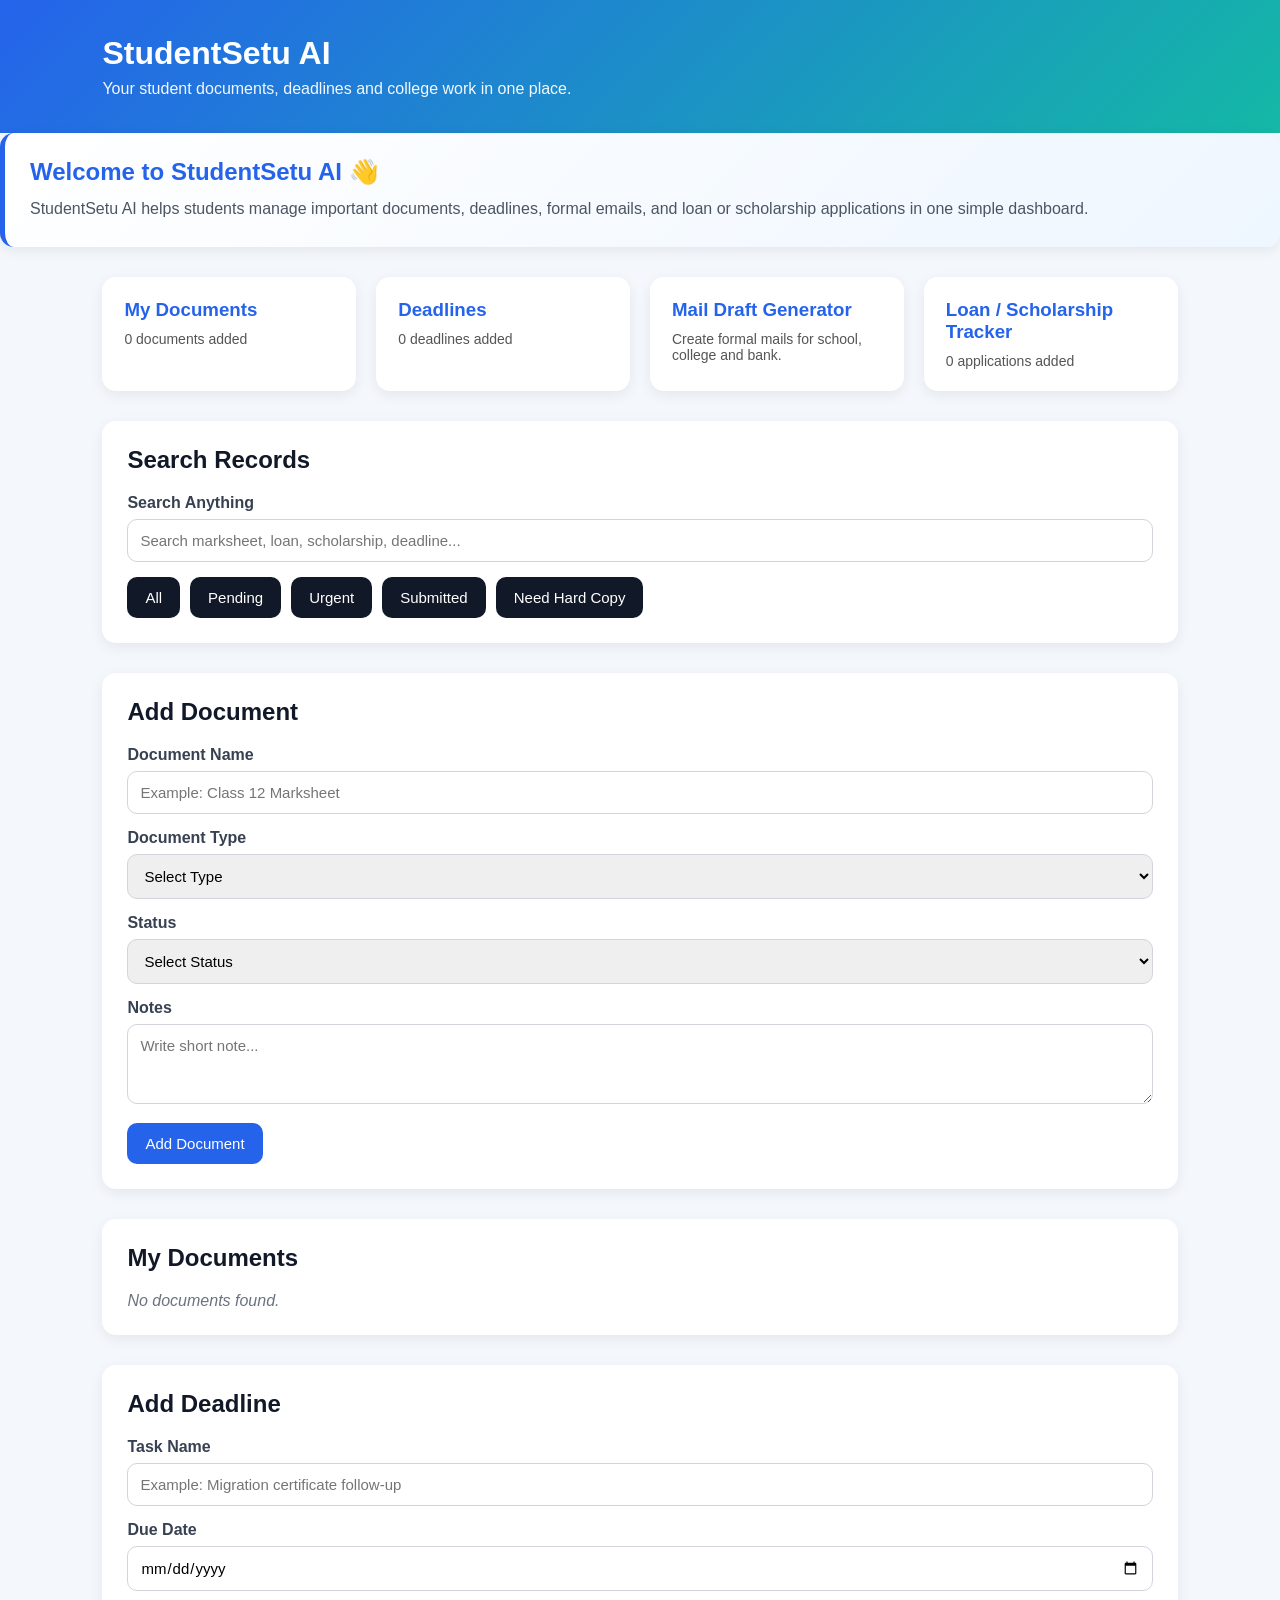
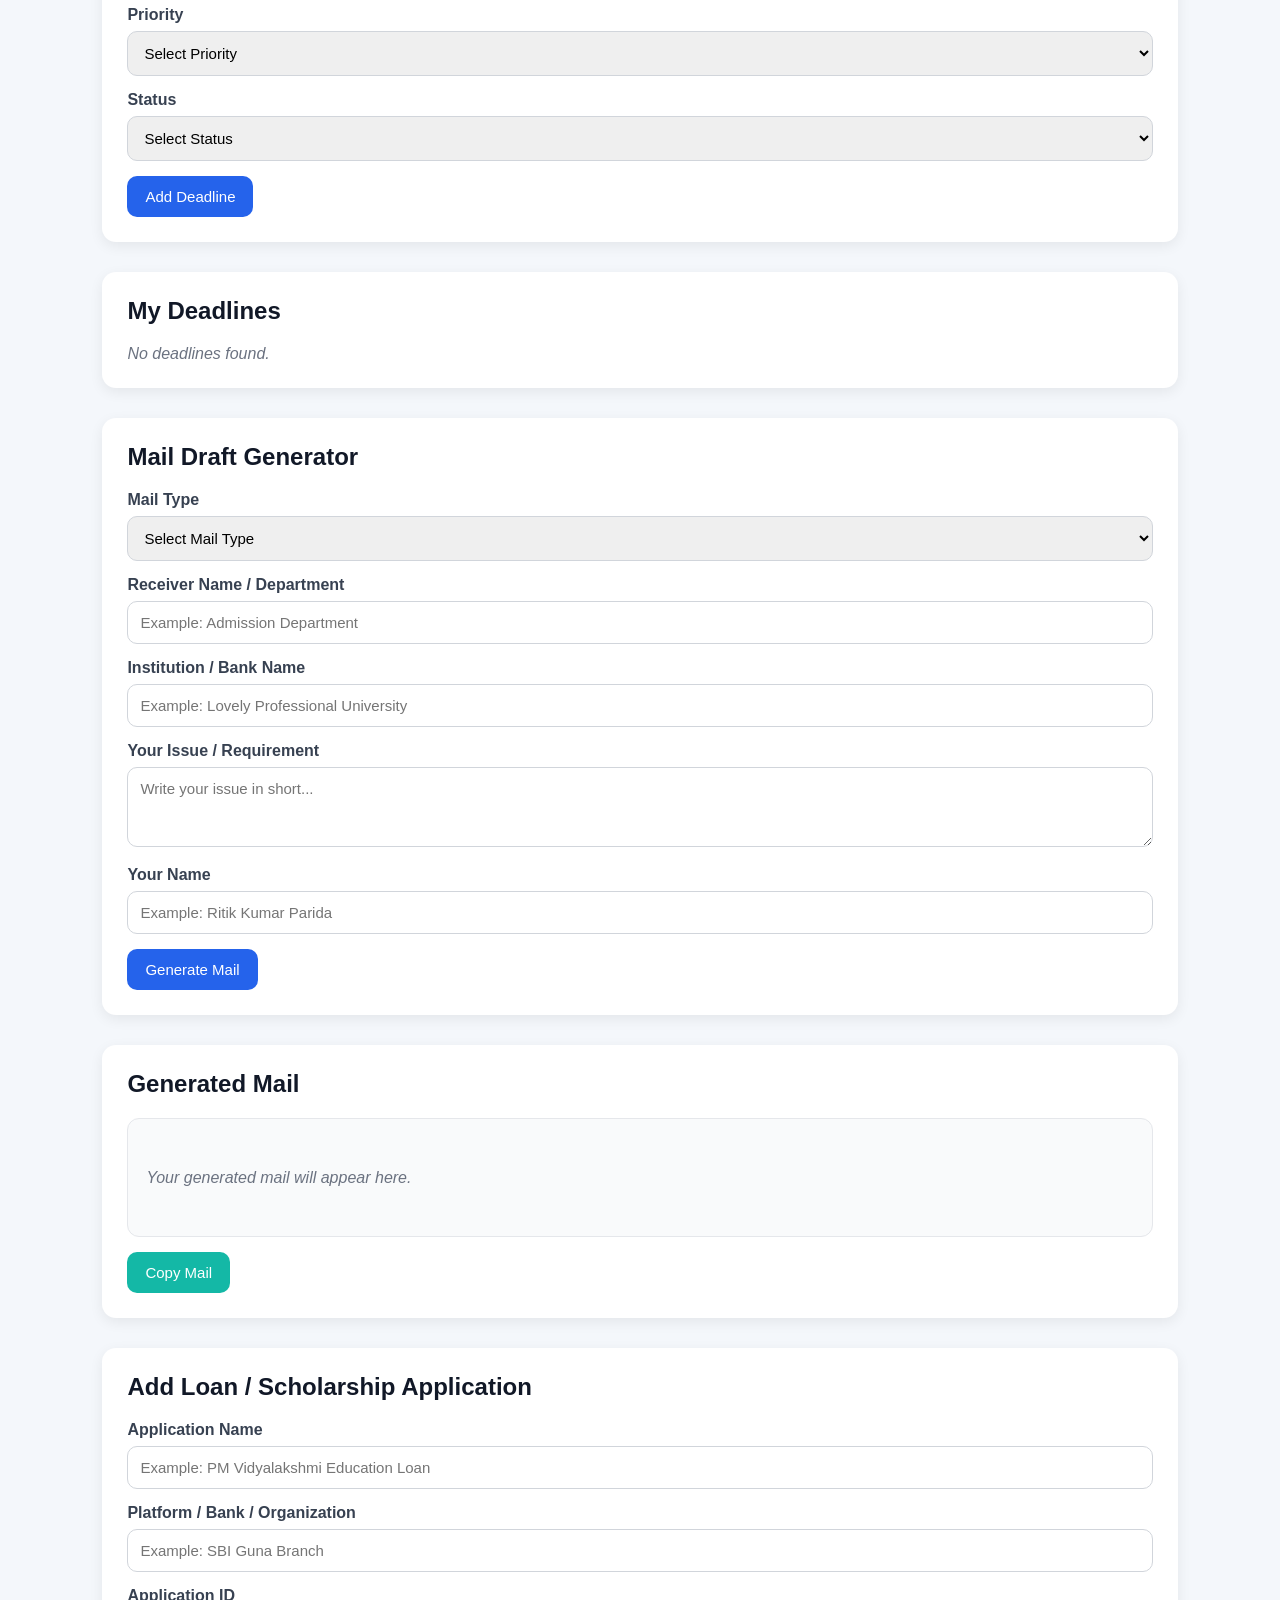
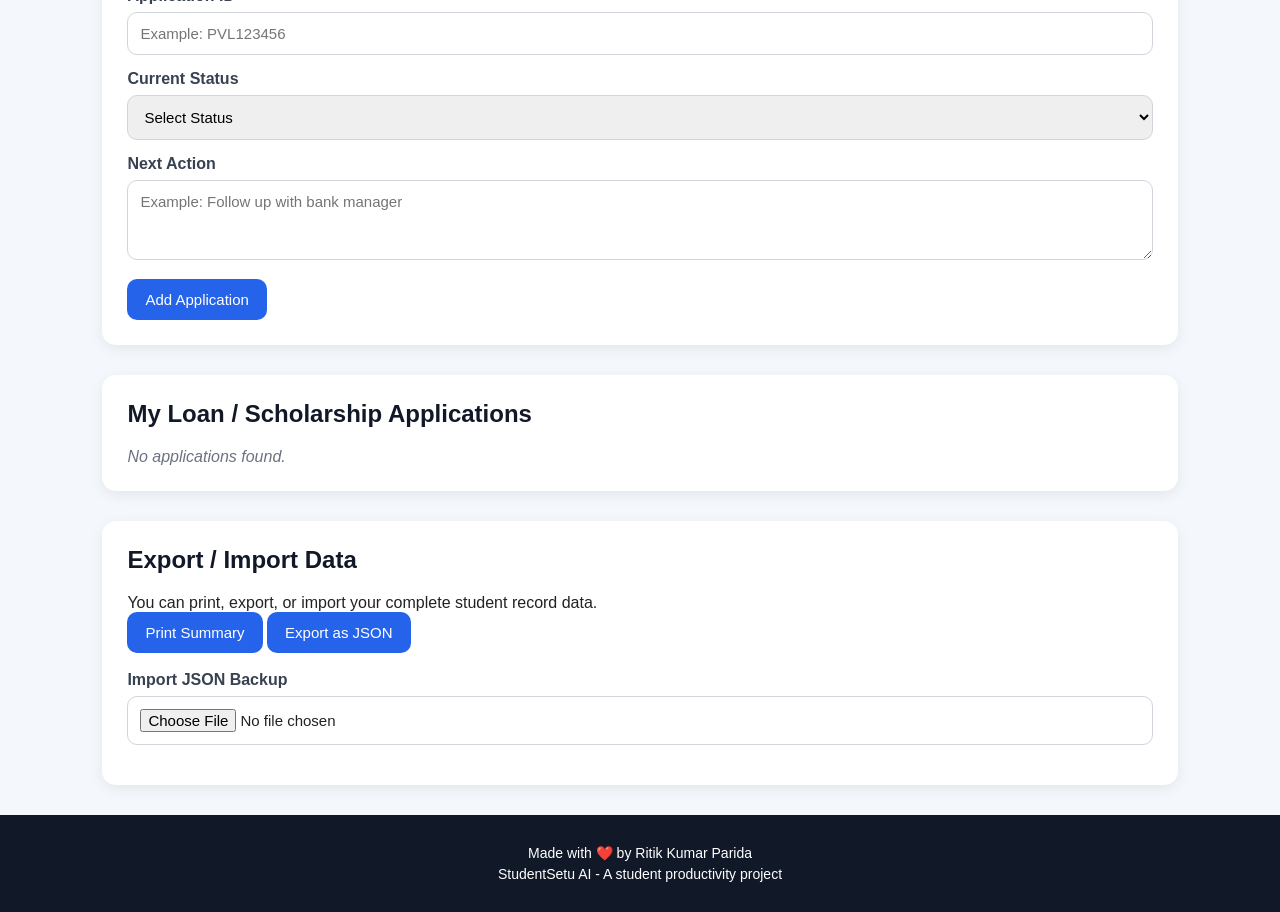
==== index.html @ c591fb97 "Initial commit - StudentSetu AI" ====
<!DOCTYPE html>
<html lang="en">
<head>
  <meta charset="UTF-8" />
  <meta name="viewport" content="width=device-width, initial-scale=1.0" />

  <title>StudentSetu AI</title>

  <link rel="stylesheet" href="style.css" />
</head>
<body>

  <header class="header">
    <div>
      <h1>StudentSetu AI</h1>
      <p>Your student documents, deadlines and college work in one place.</p>
    </div>
  </header>
  <section class="section-box intro-box">
  <h2>Welcome to StudentSetu AI 👋</h2>
  <p>
    StudentSetu AI helps students manage important documents, deadlines,
    formal emails, and loan or scholarship applications in one simple dashboard.
  </p>
</section>

  <main class="container">

    <!-- Dashboard Cards -->
    <section class="dashboard">
      <div class="card">
        <h3>My Documents</h3>
        <p id="docCount">0 documents added</p>
      </div>

      <div class="card">
        <h3>Deadlines</h3>
        <p id="deadlineCount">0 deadlines added</p>
      </div>

      <div class="card">
        <h3>Mail Draft Generator</h3>
        <p>Create formal mails for school, college and bank.</p>
      </div>

      <div class="card">
        <h3>Loan / Scholarship Tracker</h3>
        <p id="applicationCount">0 applications added</p>
      </div>
    </section>

    <!-- Search Section -->
    <section class="section-box">
      <h2>Search Records</h2>

      <div class="form-group">
        <label>Search Anything</label>
        <input
          type="text"
          id="searchInput"
          placeholder="Search marksheet, loan, scholarship, deadline..."
        />
      </div>

      <div class="filter-buttons">
        <button type="button" onclick="setFilter('all')">All</button>
        <button type="button" onclick="setFilter('pending')">Pending</button>
        <button type="button" onclick="setFilter('urgent')">Urgent</button>
        <button type="button" onclick="setFilter('submitted')">Submitted</button>
        <button type="button" onclick="setFilter('hardcopy')">Need Hard Copy</button>
      </div>
    </section>

    <!-- Add Document -->
    <section class="section-box">
      <h2>Add Document</h2>

      <form id="documentForm">
        <div class="form-group">
          <label>Document Name</label>
          <input
            type="text"
            id="docName"
            placeholder="Example: Class 12 Marksheet"
            required
          />
        </div>

        <div class="form-group">
          <label>Document Type</label>
          <select id="docType" required>
            <option value="">Select Type</option>
            <option value="Academic">Academic</option>
            <option value="Identity">Identity</option>
            <option value="Loan">Loan</option>
            <option value="Scholarship">Scholarship</option>
            <option value="Other">Other</option>
          </select>
        </div>

        <div class="form-group">
          <label>Status</label>
          <select id="docStatus" required>
            <option value="">Select Status</option>
            <option value="Available">Available</option>
            <option value="Applied">Applied</option>
            <option value="Pending">Pending</option>
            <option value="Submitted">Submitted</option>
            <option value="Need Hard Copy">Need Hard Copy</option>
          </select>
        </div>

        <div class="form-group">
          <label>Notes</label>
          <textarea
            id="docNotes"
            placeholder="Write short note..."
          ></textarea>
        </div>

        <button type="submit">Add Document</button>
      </form>
    </section>

    <!-- Document List -->
    <section class="section-box">
      <h2>My Documents</h2>

      <div id="documentList" class="document-list">
        <!-- Documents will show here -->
      </div>
    </section>

    <!-- Add Deadline -->
    <section class="section-box">
      <h2>Add Deadline</h2>

      <form id="deadlineForm">
        <div class="form-group">
          <label>Task Name</label>
          <input
            type="text"
            id="taskName"
            placeholder="Example: Migration certificate follow-up"
            required
          />
        </div>

        <div class="form-group">
          <label>Due Date</label>
          <input type="date" id="dueDate" required />
        </div>

        <div class="form-group">
          <label>Priority</label>
          <select id="priority" required>
            <option value="">Select Priority</option>
            <option value="Low">Low</option>
            <option value="Medium">Medium</option>
            <option value="High">High</option>
            <option value="Urgent">Urgent</option>
          </select>
        </div>

        <div class="form-group">
          <label>Status</label>
          <select id="taskStatus" required>
            <option value="">Select Status</option>
            <option value="Pending">Pending</option>
            <option value="In Progress">In Progress</option>
            <option value="Completed">Completed</option>
          </select>
        </div>

        <button type="submit">Add Deadline</button>
      </form>
    </section>

    <!-- Deadline List -->
    <section class="section-box">
      <h2>My Deadlines</h2>

      <div id="deadlineList" class="document-list">
        <!-- Deadlines will show here -->
      </div>
    </section>

    <!-- Mail Draft Generator -->
    <section class="section-box">
      <h2>Mail Draft Generator</h2>

      <form id="mailForm">
        <div class="form-group">
          <label>Mail Type</label>
          <select id="mailType" required>
            <option value="">Select Mail Type</option>
            <option value="migration">Migration Certificate Request</option>
            <option value="marksheet">Marksheet Update Request</option>
            <option value="loan">Education Loan Follow-up</option>
            <option value="scholarship">Scholarship Query</option>
            <option value="custom">Custom Mail</option>
          </select>
        </div>

        <div class="form-group">
          <label>Receiver Name / Department</label>
          <input
            type="text"
            id="receiverName"
            placeholder="Example: Admission Department"
            required
          />
        </div>

        <div class="form-group">
          <label>Institution / Bank Name</label>
          <input
            type="text"
            id="institutionName"
            placeholder="Example: Lovely Professional University"
            required
          />
        </div>

        <div class="form-group">
          <label>Your Issue / Requirement</label>
          <textarea
            id="mailIssue"
            placeholder="Write your issue in short..."
            required
          ></textarea>
        </div>

        <div class="form-group">
          <label>Your Name</label>
          <input
            type="text"
            id="studentName"
            placeholder="Example: Ritik Kumar Parida"
            required
          />
        </div>

        <button type="submit">Generate Mail</button>
      </form>
    </section>

    <!-- Generated Mail -->
    <section class="section-box">
      <h2>Generated Mail</h2>

      <div id="mailOutput" class="mail-output">
        <p class="empty-message">Your generated mail will appear here.</p>
      </div>

      <button type="button" id="copyMailBtn" class="copy-btn">Copy Mail</button>
    </section>

    <!-- Add Loan / Scholarship Application -->
    <section class="section-box">
      <h2>Add Loan / Scholarship Application</h2>

      <form id="applicationForm">
        <div class="form-group">
          <label>Application Name</label>
          <input
            type="text"
            id="appName"
            placeholder="Example: PM Vidyalakshmi Education Loan"
            required
          />
        </div>

        <div class="form-group">
          <label>Platform / Bank / Organization</label>
          <input
            type="text"
            id="appPlatform"
            placeholder="Example: SBI Guna Branch"
            required
          />
        </div>

        <div class="form-group">
          <label>Application ID</label>
          <input
            type="text"
            id="appId"
            placeholder="Example: PVL123456"
          />
        </div>

        <div class="form-group">
          <label>Current Status</label>
          <select id="appStatus" required>
            <option value="">Select Status</option>
            <option value="Applied">Applied</option>
            <option value="Under Review">Under Review</option>
            <option value="Verification Pending">Verification Pending</option>
            <option value="Approved">Approved</option>
            <option value="Rejected">Rejected</option>
            <option value="Need Follow-up">Need Follow-up</option>
          </select>
        </div>

        <div class="form-group">
          <label>Next Action</label>
          <textarea
            id="nextAction"
            placeholder="Example: Follow up with bank manager"
          ></textarea>
        </div>

        <button type="submit">Add Application</button>
      </form>
    </section>

    <!-- Application List -->
    <section class="section-box">
      <h2>My Loan / Scholarship Applications</h2>

      <div id="applicationList" class="document-list">
        <!-- Applications will show here -->
      </div>
    </section>

    <!-- Export / Print Summary -->
    <section class="section-box">
  <h2>Export / Import Data</h2>
  <p>You can print, export, or import your complete student record data.</p>

  <button type="button" onclick="printSummary()">Print Summary</button>
  <button type="button" onclick="exportJSON()">Export as JSON</button>

  <div class="form-group import-box">
    <label>Import JSON Backup</label>
    <input type="file" id="importFile" accept=".json" />
  </div>
</section>

  </main>
  <footer class="footer">
  <p>Made with ❤️ by Ritik Kumar Parida</p>
  <p>StudentSetu AI - A student productivity project</p>
</footer>

  <script src="script.js"></script>
</body>
</html>
---- style.css ----
* {
  margin: 0;
  padding: 0;
  box-sizing: border-box;
  font-family: Arial, sans-serif;
}

body {
  background: #f4f7fb;
  color: #222;
}

.header {
  background: linear-gradient(135deg, #2563eb, #14b8a6);
  color: white;
  padding: 35px 8%;
}

.header h1 {
  font-size: 32px;
  margin-bottom: 8px;
}

.header p {
  font-size: 16px;
  opacity: 0.95;
}

.container {
  width: 84%;
  margin: 30px auto;
}

.dashboard {
  display: grid;
  grid-template-columns: repeat(4, 1fr);
  gap: 20px;
  margin-bottom: 30px;
}

.card {
  background: white;
  padding: 22px;
  border-radius: 14px;
  box-shadow: 0 4px 14px rgba(0, 0, 0, 0.07);
  transition: 0.3s;
}

.card:hover {
  transform: translateY(-5px);
}

.card h3 {
  margin-bottom: 10px;
  color: #2563eb;
}

.card p {
  color: #555;
  font-size: 14px;
}

.section-box {
  background: white;
  padding: 25px;
  border-radius: 14px;
  margin-bottom: 30px;
  box-shadow: 0 4px 14px rgba(0, 0, 0, 0.07);
}

.section-box h2 {
  margin-bottom: 20px;
  color: #111827;
}

.form-group {
  margin-bottom: 15px;
}

label {
  display: block;
  margin-bottom: 7px;
  font-weight: bold;
  color: #374151;
}

input,
select,
textarea {
  width: 100%;
  padding: 12px;
  border: 1px solid #d1d5db;
  border-radius: 10px;
  outline: none;
  font-size: 15px;
}

textarea {
  min-height: 80px;
  resize: vertical;
}

input:focus,
select:focus,
textarea:focus {
  border-color: #2563eb;
}

button {
  background: #2563eb;
  color: white;
  border: none;
  padding: 12px 18px;
  border-radius: 10px;
  cursor: pointer;
  font-size: 15px;
  transition: 0.3s;
}

button:hover {
  background: #1d4ed8;
}

.document-list {
  display: grid;
  gap: 15px;
}

.document-card {
  border: 1px solid #e5e7eb;
  padding: 18px;
  border-radius: 12px;
  background: #f9fafb;
}

.document-card h3 {
  margin-bottom: 8px;
  color: #111827;
}

.document-card p {
  margin-bottom: 6px;
  color: #4b5563;
}

.status {
  display: inline-block;
  padding: 5px 10px;
  border-radius: 50px;
  font-size: 13px;
  font-weight: bold;
  margin-top: 7px;
}

.status.Available {
  background: #dcfce7;
  color: #166534;
}

.status.Applied {
  background: #dbeafe;
  color: #1e40af;
}

.status.Pending {
  background: #fef3c7;
  color: #92400e;
}

.status.Submitted {
  background: #ede9fe;
  color: #5b21b6;
}

.status.Need-Hard-Copy {
  background: #fee2e2;
  color: #991b1b;
}

.delete-btn {
  margin-top: 12px;
  background: #ef4444;
}

.delete-btn:hover {
  background: #dc2626;
}

.empty-message {
  color: #6b7280;
  font-style: italic;
}

@media (max-width: 900px) {
  .dashboard {
    grid-template-columns: repeat(2, 1fr);
  }

  .container {
    width: 92%;
  }
}

@media (max-width: 600px) {
  .dashboard {
    grid-template-columns: 1fr;
  }

  .header h1 {
    font-size: 26px;
  }
}
.priority {
  display: inline-block;
  padding: 5px 10px;
  border-radius: 50px;
  font-size: 13px;
  font-weight: bold;
  margin-top: 7px;
  margin-right: 6px;
}

.priority.Low {
  background: #e0f2fe;
  color: #075985;
}

.priority.Medium {
  background: #fef9c3;
  color: #854d0e;
}

.priority.High {
  background: #fed7aa;
  color: #9a3412;
}

.priority.Urgent {
  background: #fee2e2;
  color: #991b1b;
}

.status.In-Progress {
  background: #dbeafe;
  color: #1e40af;
}

.status.Completed {
  background: #dcfce7;
  color: #166534;
}
.mail-output {
  background: #f9fafb;
  border: 1px solid #e5e7eb;
  padding: 18px;
  border-radius: 12px;
  line-height: 1.7;
  white-space: pre-line;
}

.copy-btn {
  margin-top: 15px;
  background: #14b8a6;
}

.copy-btn:hover {
  background: #0f766e;
}
.status.Under-Review {
  background: #dbeafe;
  color: #1e40af;
}

.status.Verification-Pending {
  background: #fef3c7;
  color: #92400e;
}

.status.Approved {
  background: #dcfce7;
  color: #166534;
}

.status.Rejected {
  background: #fee2e2;
  color: #991b1b;
}

.status.Need-Follow-up {
  background: #ffedd5;
  color: #9a3412;
}
.filter-buttons {
  display: flex;
  gap: 10px;
  flex-wrap: wrap;
}

.filter-buttons button {
  background: #111827;
}

.filter-buttons button:hover {
  background: #374151;
}
.intro-box {
  background: linear-gradient(135deg, #ffffff, #eef6ff);
  border-left: 5px solid #2563eb;
}

.intro-box h2 {
  color: #2563eb;
  margin-bottom: 10px;
}

.intro-box p {
  color: #4b5563;
  line-height: 1.6;
}
.footer {
  text-align: center;
  padding: 25px;
  background: #111827;
  color: white;
  margin-top: 30px;
}

.footer p {
  margin: 5px 0;
  font-size: 14px;
}
.import-box {
  margin-top: 18px;
}
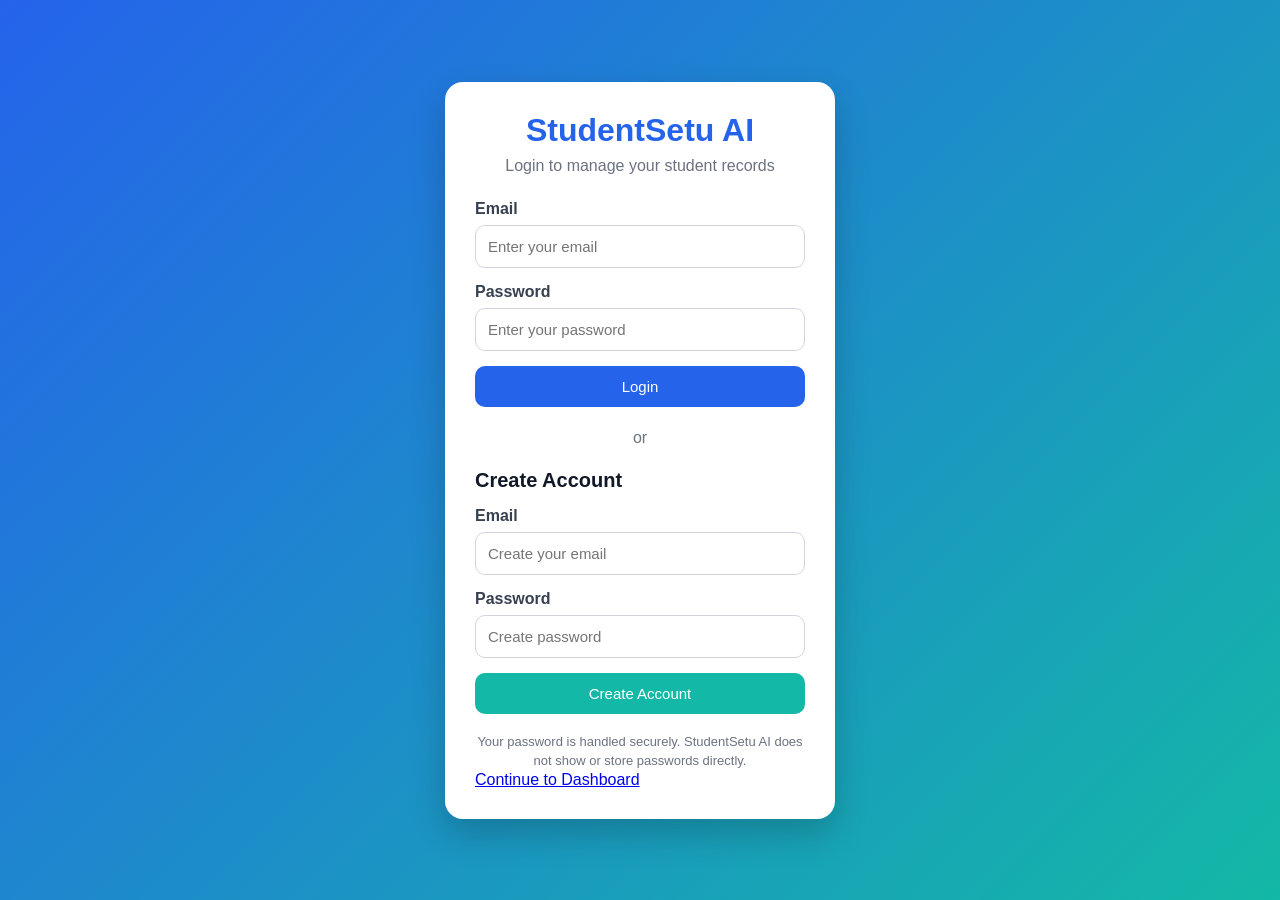
==== commit 2753715b: "Make login page the default entry" ====
--- a/index.html
+++ b/index.html
@@ -2,348 +2,98 @@
 <html lang="en">
 <head>
   <meta charset="UTF-8" />
+
   <meta name="viewport" content="width=device-width, initial-scale=1.0" />
 
-  <title>StudentSetu AI</title>
+  <title>Login - StudentSetu AI</title>
 
-  <link rel="stylesheet" href="style.css" />
+  <link rel="stylesheet" href="auth.css" />
 </head>
 <body>
 
-  <header class="header">
-    <div>
+  <div class="auth-container">
+    <div class="auth-card">
+
       <h1>StudentSetu AI</h1>
-      <p>Your student documents, deadlines and college work in one place.</p>
-    </div>
-  </header>
-  <section class="section-box intro-box">
-  <h2>Welcome to StudentSetu AI 👋</h2>
-  <p>
-    StudentSetu AI helps students manage important documents, deadlines,
-    formal emails, and loan or scholarship applications in one simple dashboard.
-  </p>
-</section>
+      <p class="subtitle">Login to manage your student records</p>
 
-  <main class="container">
-
-    <!-- Dashboard Cards -->
-    <section class="dashboard">
-      <div class="card">
-        <h3>My Documents</h3>
-        <p id="docCount">0 documents added</p>
-      </div>
-
-      <div class="card">
-        <h3>Deadlines</h3>
-        <p id="deadlineCount">0 deadlines added</p>
-      </div>
-
-      <div class="card">
-        <h3>Mail Draft Generator</h3>
-        <p>Create formal mails for school, college and bank.</p>
-      </div>
-
-      <div class="card">
-        <h3>Loan / Scholarship Tracker</h3>
-        <p id="applicationCount">0 applications added</p>
-      </div>
-    </section>
-
-    <!-- Search Section -->
-    <section class="section-box">
-      <h2>Search Records</h2>
-
-      <div class="form-group">
-        <label>Search Anything</label>
-        <input
-          type="text"
-          id="searchInput"
-          placeholder="Search marksheet, loan, scholarship, deadline..."
-        />
-      </div>
-
-      <div class="filter-buttons">
-        <button type="button" onclick="setFilter('all')">All</button>
-        <button type="button" onclick="setFilter('pending')">Pending</button>
-        <button type="button" onclick="setFilter('urgent')">Urgent</button>
-        <button type="button" onclick="setFilter('submitted')">Submitted</button>
-        <button type="button" onclick="setFilter('hardcopy')">Need Hard Copy</button>
-      </div>
-    </section>
-
-    <!-- Add Document -->
-    <section class="section-box">
-      <h2>Add Document</h2>
-
-      <form id="documentForm">
+      <!-- Login Form -->
+      <form id="loginForm">
         <div class="form-group">
-          <label>Document Name</label>
+          <label for="loginEmail">Email</label>
           <input
-            type="text"
-            id="docName"
-            placeholder="Example: Class 12 Marksheet"
+            type="email"
+            id="loginEmail"
+            placeholder="Enter your email"
             required
           />
         </div>
 
         <div class="form-group">
-          <label>Document Type</label>
-          <select id="docType" required>
-            <option value="">Select Type</option>
-            <option value="Academic">Academic</option>
-            <option value="Identity">Identity</option>
-            <option value="Loan">Loan</option>
-            <option value="Scholarship">Scholarship</option>
-            <option value="Other">Other</option>
-          </select>
+          <label for="loginPassword">Password</label>
+          <input
+            type="password"
+            id="loginPassword"
+            placeholder="Enter your password"
+            required
+          />
         </div>
 
-        <div class="form-group">
-          <label>Status</label>
-          <select id="docStatus" required>
-            <option value="">Select Status</option>
-            <option value="Available">Available</option>
-            <option value="Applied">Applied</option>
-            <option value="Pending">Pending</option>
-            <option value="Submitted">Submitted</option>
-            <option value="Need Hard Copy">Need Hard Copy</option>
-          </select>
-        </div>
+        <button type="submit">Login</button>
+      </form>
+
+      <div class="divider">or</div>
+
+      <!-- Signup Form -->
+      <form id="signupForm">
+        <h2>Create Account</h2>
 
         <div class="form-group">
-          <label>Notes</label>
-          <textarea
-            id="docNotes"
-            placeholder="Write short note..."
-          ></textarea>
-        </div>
-
-        <button type="submit">Add Document</button>
-      </form>
-    </section>
-
-    <!-- Document List -->
-    <section class="section-box">
-      <h2>My Documents</h2>
-
-      <div id="documentList" class="document-list">
-        <!-- Documents will show here -->
-      </div>
-    </section>
-
-    <!-- Add Deadline -->
-    <section class="section-box">
-      <h2>Add Deadline</h2>
-
-      <form id="deadlineForm">
-        <div class="form-group">
-          <label>Task Name</label>
+          <label for="signupEmail">Email</label>
           <input
-            type="text"
-            id="taskName"
-            placeholder="Example: Migration certificate follow-up"
+            type="email"
+            id="signupEmail"
+            placeholder="Create your email"
             required
           />
         </div>
 
         <div class="form-group">
-          <label>Due Date</label>
-          <input type="date" id="dueDate" required />
-        </div>
-
-        <div class="form-group">
-          <label>Priority</label>
-          <select id="priority" required>
-            <option value="">Select Priority</option>
-            <option value="Low">Low</option>
-            <option value="Medium">Medium</option>
-            <option value="High">High</option>
-            <option value="Urgent">Urgent</option>
-          </select>
-        </div>
-
-        <div class="form-group">
-          <label>Status</label>
-          <select id="taskStatus" required>
-            <option value="">Select Status</option>
-            <option value="Pending">Pending</option>
-            <option value="In Progress">In Progress</option>
-            <option value="Completed">Completed</option>
-          </select>
-        </div>
-
-        <button type="submit">Add Deadline</button>
-      </form>
-    </section>
-
-    <!-- Deadline List -->
-    <section class="section-box">
-      <h2>My Deadlines</h2>
-
-      <div id="deadlineList" class="document-list">
-        <!-- Deadlines will show here -->
-      </div>
-    </section>
-
-    <!-- Mail Draft Generator -->
-    <section class="section-box">
-      <h2>Mail Draft Generator</h2>
-
-      <form id="mailForm">
-        <div class="form-group">
-          <label>Mail Type</label>
-          <select id="mailType" required>
-            <option value="">Select Mail Type</option>
-            <option value="migration">Migration Certificate Request</option>
-            <option value="marksheet">Marksheet Update Request</option>
-            <option value="loan">Education Loan Follow-up</option>
-            <option value="scholarship">Scholarship Query</option>
-            <option value="custom">Custom Mail</option>
-          </select>
-        </div>
-
-        <div class="form-group">
-          <label>Receiver Name / Department</label>
+          <label for="signupPassword">Password</label>
           <input
-            type="text"
-            id="receiverName"
-            placeholder="Example: Admission Department"
+            type="password"
+            id="signupPassword"
+            placeholder="Create password"
             required
           />
         </div>
 
-        <div class="form-group">
-          <label>Institution / Bank Name</label>
-          <input
-            type="text"
-            id="institutionName"
-            placeholder="Example: Lovely Professional University"
-            required
-          />
-        </div>
+        <button type="submit" class="signup-btn">Create Account</button>
+      </form>
 
-        <div class="form-group">
-          <label>Your Issue / Requirement</label>
-          <textarea
-            id="mailIssue"
-            placeholder="Write your issue in short..."
-            required
-          ></textarea>
-        </div>
+      <p class="privacy-note">
+        Your password is handled securely. StudentSetu AI does not show or store passwords directly.
+      </p>
 
-        <div class="form-group">
-          <label>Your Name</label>
-          <input
-            type="text"
-            id="studentName"
-            placeholder="Example: Ritik Kumar Parida"
-            required
-          />
-        </div>
+      <p class="back-link">
+        <a href="dashboard.html">Continue to Dashboard</a>
+      </p>
 
-        <button type="submit">Generate Mail</button>
-      </form>
-    </section>
+    </div>
+  </div>
+<script>
+  const loginForm = document.getElementById("loginForm");
+  const signupForm = document.getElementById("signupForm");
 
-    <!-- Generated Mail -->
-    <section class="section-box">
-      <h2>Generated Mail</h2>
+  loginForm.addEventListener("submit", function (event) {
+    event.preventDefault();
+    window.location.href = "dashboard.html";
+  });
 
-      <div id="mailOutput" class="mail-output">
-        <p class="empty-message">Your generated mail will appear here.</p>
-      </div>
-
-      <button type="button" id="copyMailBtn" class="copy-btn">Copy Mail</button>
-    </section>
-
-    <!-- Add Loan / Scholarship Application -->
-    <section class="section-box">
-      <h2>Add Loan / Scholarship Application</h2>
-
-      <form id="applicationForm">
-        <div class="form-group">
-          <label>Application Name</label>
-          <input
-            type="text"
-            id="appName"
-            placeholder="Example: PM Vidyalakshmi Education Loan"
-            required
-          />
-        </div>
-
-        <div class="form-group">
-          <label>Platform / Bank / Organization</label>
-          <input
-            type="text"
-            id="appPlatform"
-            placeholder="Example: SBI Guna Branch"
-            required
-          />
-        </div>
-
-        <div class="form-group">
-          <label>Application ID</label>
-          <input
-            type="text"
-            id="appId"
-            placeholder="Example: PVL123456"
-          />
-        </div>
-
-        <div class="form-group">
-          <label>Current Status</label>
-          <select id="appStatus" required>
-            <option value="">Select Status</option>
-            <option value="Applied">Applied</option>
-            <option value="Under Review">Under Review</option>
-            <option value="Verification Pending">Verification Pending</option>
-            <option value="Approved">Approved</option>
-            <option value="Rejected">Rejected</option>
-            <option value="Need Follow-up">Need Follow-up</option>
-          </select>
-        </div>
-
-        <div class="form-group">
-          <label>Next Action</label>
-          <textarea
-            id="nextAction"
-            placeholder="Example: Follow up with bank manager"
-          ></textarea>
-        </div>
-
-        <button type="submit">Add Application</button>
-      </form>
-    </section>
-
-    <!-- Application List -->
-    <section class="section-box">
-      <h2>My Loan / Scholarship Applications</h2>
-
-      <div id="applicationList" class="document-list">
-        <!-- Applications will show here -->
-      </div>
-    </section>
-
-    <!-- Export / Print Summary -->
-    <section class="section-box">
-  <h2>Export / Import Data</h2>
-  <p>You can print, export, or import your complete student record data.</p>
-
-  <button type="button" onclick="printSummary()">Print Summary</button>
-  <button type="button" onclick="exportJSON()">Export as JSON</button>
-
-  <div class="form-group import-box">
-    <label>Import JSON Backup</label>
-    <input type="file" id="importFile" accept=".json" />
-  </div>
-</section>
-
-  </main>
-  <footer class="footer">
-  <p>Made with ❤️ by Ritik Kumar Parida</p>
-  <p>StudentSetu AI - A student productivity project</p>
-</footer>
-
-  <script src="script.js"></script>
+  signupForm.addEventListener("submit", function (event) {
+    event.preventDefault();
+    window.location.href = "dashboard.html";
+  });
+</script>
 </body>
 </html>
--- a/auth.css
+++ b/auth.css
@@ -0,0 +1,109 @@
+* {
+  margin: 0;
+  padding: 0;
+  box-sizing: border-box;
+  font-family: Arial, sans-serif;
+}
+
+body {
+  min-height: 100vh;
+  background: linear-gradient(135deg, #2563eb, #14b8a6);
+  display: flex;
+  justify-content: center;
+  align-items: center;
+  color: #111827;
+}
+
+.auth-container {
+  width: 100%;
+  max-width: 430px;
+  padding: 20px;
+}
+
+.auth-card {
+  background: white;
+  padding: 30px;
+  border-radius: 18px;
+  box-shadow: 0 15px 35px rgba(0, 0, 0, 0.2);
+}
+
+.auth-card h1 {
+  text-align: center;
+  color: #2563eb;
+  margin-bottom: 8px;
+}
+
+.subtitle {
+  text-align: center;
+  color: #6b7280;
+  margin-bottom: 25px;
+}
+
+.auth-card h2 {
+  font-size: 20px;
+  margin-bottom: 15px;
+  color: #111827;
+}
+
+.form-group {
+  margin-bottom: 15px;
+}
+
+label {
+  display: block;
+  margin-bottom: 7px;
+  font-weight: bold;
+  color: #374151;
+}
+
+input {
+  width: 100%;
+  padding: 12px;
+  border: 1px solid #d1d5db;
+  border-radius: 10px;
+  font-size: 15px;
+  outline: none;
+}
+
+input:focus {
+  border-color: #2563eb;
+}
+
+button {
+  width: 100%;
+  background: #2563eb;
+  color: white;
+  border: none;
+  padding: 12px;
+  border-radius: 10px;
+  cursor: pointer;
+  font-size: 15px;
+  transition: 0.3s;
+}
+
+button:hover {
+  background: #1d4ed8;
+}
+
+.signup-btn {
+  background: #14b8a6;
+}
+
+.signup-btn:hover {
+  background: #0f766e;
+}
+
+.divider {
+  text-align: center;
+  margin: 22px 0;
+  color: #6b7280;
+  position: relative;
+}
+
+.privacy-note {
+  margin-top: 18px;
+  font-size: 13px;
+  color: #6b7280;
+  line-height: 1.5;
+  text-align: center;
+}
